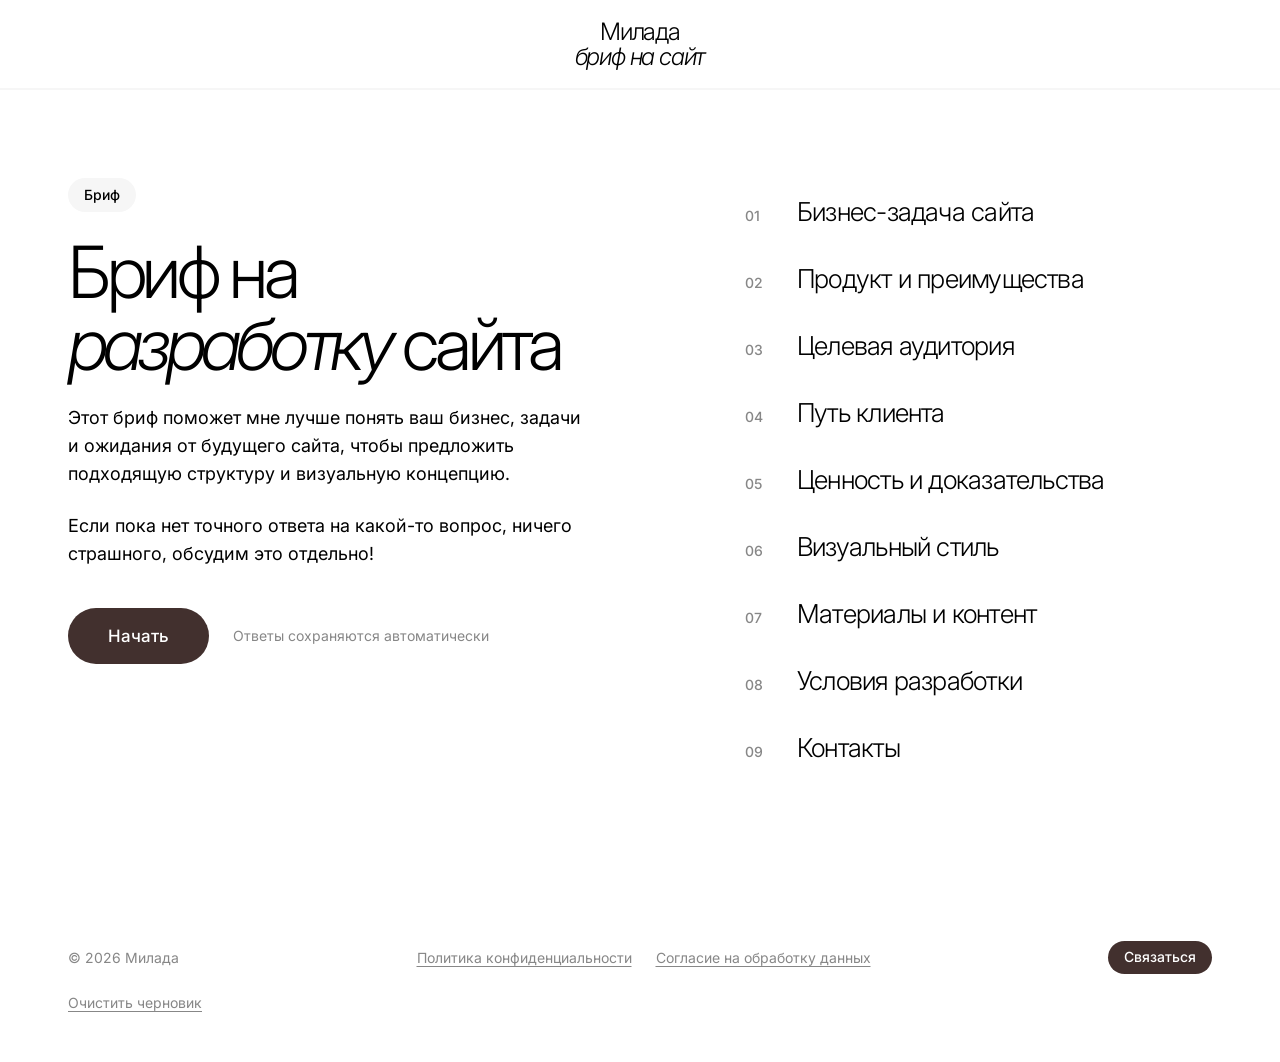
==== index.html @ 8e96ba48 "Бриф на разработку сайта: пошаговая анкета" ====
<!doctype html>
<html lang="ru">
<head>
  <meta charset="utf-8">
  <meta name="viewport" content="width=device-width, initial-scale=1, viewport-fit=cover">
  <title>Бриф на разработку сайта — Милада</title>
  <meta name="description" content="Пошаговый бриф на разработку сайта: несколько коротких этапов, ответы сохраняются автоматически.">
  <meta name="theme-color" content="#ffffff">
  <link rel="preconnect" href="https://fonts.googleapis.com">
  <link rel="preconnect" href="https://fonts.gstatic.com" crossorigin>
  <link href="https://fonts.googleapis.com/css2?family=Inter:ital,wght@0,300;0,400;0,500;0,700;1,300&display=swap" rel="stylesheet">
  <link rel="stylesheet" href="css/style.css">
</head>
<body class="is-intro">

  <!-- Шапка: счётчик этапов слева, логотип по центру, статус сохранения справа -->
  <header class="header">
    <div class="header__row">
      <div class="header__side"><span class="pill" id="counter" hidden>01 / 09</span></div>
      <a class="brand" href="./" aria-label="Милада — на главную">
        <span>Милада</span>
        <span>бриф на сайт</span>
      </a>
      <div class="header__side header__side--right"><span class="save-status" id="saveStatus" aria-live="polite"></span></div>
    </div>
    <div class="progress" role="progressbar" aria-label="Прогресс заполнения" aria-valuemin="0" aria-valuemax="100" aria-valuenow="0" id="progress"><i id="progressBar"></i></div>
  </header>

  <main id="app">

    <!-- Интро -->
    <section class="screen" id="screenIntro" aria-labelledby="introTitle">
      <div class="container screen__grid">
        <div class="screen__main">
          <span class="pill">Бриф</span>
          <h1 class="display" id="introTitle">Бриф на <em>разработку</em> сайта</h1>
          <p class="lead">Этот бриф поможет мне лучше понять ваш бизнес, задачи и ожидания от будущего сайта, чтобы предложить подходящую структуру и визуальную концепцию.</p>
          <p class="lead">Если пока нет точного ответа на какой-то вопрос, ничего страшного, обсудим это отдельно!</p>
          <div class="actions">
            <button type="button" class="btn btn--primary btn--lg" id="startBtn">Начать</button>
            <span class="muted">Ответы сохраняются автоматически</span>
          </div>
        </div>
        <ol class="stage-list" id="introList" aria-label="Этапы брифа"></ol>
      </div>
    </section>

    <!-- Этапы (рендерятся скриптом) -->
    <form id="form" novalidate autocomplete="off" hidden>
      <div id="steps"></div>
    </form>

    <!-- Финал -->
    <section class="screen screen--final" id="screenFinal" aria-labelledby="finalTitle" hidden>
      <div class="container screen__grid">
        <div class="photo">
          <img src="img/milada.jpg" alt="Милада" width="640" height="640">
        </div>
        <div class="screen__main">
          <h2 class="display" id="finalTitle" tabindex="-1">Спасибо!</h2>
          <p class="lead" id="finalLead">Ваш бриф уже у меня. Я внимательно изучу ответы и скоро вернусь к вам с обратной связью.</p>

          <div class="notice" id="finalNotice" hidden>
            <p id="finalNoticeText"></p>
            <button type="button" class="btn btn--ghost btn--sm" id="retryBtn" hidden>Повторить отправку</button>
          </div>

          <div class="next">
            <h3>Что будет дальше</h3>
            <p>В течение 1–2 рабочих дней я свяжусь с вами, чтобы обсудить детали, ответить на вопросы и определить дальнейшие шаги.</p>
          </div>

          <div class="actions">
            <a class="btn btn--primary" id="tgBtn" href="#" target="_blank" rel="noopener">Написать в Telegram</a>
            <button type="button" class="btn btn--ghost" id="downloadBtn">Скачать копию ответов</button>
          </div>
          <p class="sign">— Милада</p>
        </div>
      </div>
    </section>
  </main>

  <!-- Нижняя навигация: точки + «Назад» / «Далее» -->
  <nav class="nav" id="nav" aria-label="Навигация по этапам" hidden>
    <div class="nav__inner">
      <div class="nav__dots" id="dots"></div>
      <div class="nav__btns">
        <button type="button" class="btn btn--ghost" id="backBtn">Назад</button>
        <button type="button" class="btn btn--primary" id="nextBtn">Далее</button>
      </div>
    </div>
  </nav>

  <!-- ПОДВАЛ: тексты и ссылки на документы заполним позже (адреса — в config.js) -->
  <footer class="footer" id="footer">
    <div class="container footer__inner">
      <span class="muted">© <span id="year"></span> Милада</span>
      <nav class="footer__links" aria-label="Документы">
        <a href="#" data-doc="POLICY_URL" target="_blank" rel="noopener">Политика конфиденциальности</a>
        <a href="#" data-doc="CONSENT_URL" target="_blank" rel="noopener">Согласие на обработку данных</a>
      </nav>
      <a class="btn btn--primary btn--sm" id="footerContact" href="#" target="_blank" rel="noopener">Связаться</a>
    </div>
    <div class="container footer__reset"><button type="button" class="link-btn" id="resetBtn">Очистить черновик</button></div>
  </footer>

  <div class="toast" id="toast" role="status" aria-live="polite"></div>

  <script src="config.js"></script>
  <script src="js/app.js"></script>
</body>
</html>
---- css/style.css ----
/* ===== Токены ===== */
:root {
  --white: #ffffff;
  --ink: #000000;
  --paper: #f6f6f6;
  --paper-hover: #eeeeee;
  --quiet: #878787;
  --hint: #6e6e6e;
  --line: #e4e4e4;
  --brown: #42302E;
  --cream: #FFF1B6;
  --err: #b3261e;

  --font: 'Inter', ui-sans-serif, system-ui, -apple-system, 'Segoe UI', Roboto, sans-serif;
  --ease: cubic-bezier(.22, .61, .36, 1);

  --gutter: 20px;
  --header-h: 72px;
  --container: 1240px;
  --col-gap: 72px;
}

@media (min-width: 700px)  { :root { --gutter: 32px; } }
@media (min-width: 1024px) { :root { --gutter: 48px; --header-h: 88px; } }
@media (min-width: 1440px) {
  :root { --gutter: 80px; --container: 1520px; --col-gap: 160px; }
}

/* ===== База ===== */
*, *::before, *::after { box-sizing: border-box; }
html { -webkit-text-size-adjust: 100%; scroll-behavior: smooth; }
body {
  margin: 0;
  background: var(--white);
  color: var(--ink);
  font: 400 16px/1.5 var(--font);
  -webkit-font-smoothing: antialiased;
}
[hidden] { display: none !important; }
img { display: block; max-width: 100%; }
a { color: inherit; }
button, input, textarea { font: inherit; color: inherit; }
button { cursor: pointer; }
:focus-visible { outline: 3px solid var(--brown); outline-offset: 3px; }

.container { max-width: var(--container); margin: 0 auto; padding: 0 var(--gutter); }
.muted { color: var(--quiet); font-size: 14px; }

/* ===== Типографика ===== */
.display {
  margin: 24px 0 0;
  font-weight: 300;
  font-size: clamp(48px, 13.5vw, 72px);
  line-height: 1;
  letter-spacing: -0.06em;
}
.display em { font-style: italic; font-weight: 300; letter-spacing: -0.07em; }
@media (min-width: 1440px) { .display { font-size: 104px; } }

.lead { margin: 24px 0 0; max-width: 520px; font-size: 16px; line-height: 1.5; }
@media (min-width: 1024px) { .lead { font-size: 18px; line-height: 1.55; } }

/* ===== Кнопки и пилюли ===== */
.pill {
  display: inline-block;
  padding: 8px 16px;
  border-radius: 50px;
  background: var(--paper);
  font-size: 14px;
  font-weight: 500;
  line-height: 1.29;
}
.btn {
  display: inline-flex; align-items: center; justify-content: center;
  padding: 14px 28px;
  border: 0; border-radius: 60px;
  font-size: 16px; font-weight: 500; line-height: 1.2;
  text-decoration: none; text-align: center;
  transition: background-color .35s var(--ease), opacity .35s var(--ease), transform .35s var(--ease);
}
.btn--primary { background: var(--brown); color: #fff; }
.btn--primary:hover { background: #5a4441; }
.btn--ghost { background: var(--paper); color: var(--ink); }
.btn--ghost:hover { background: var(--paper-hover); }
.btn--lg { padding: 18px 40px; font-size: 17px; }
.btn--sm { padding: 8px 16px; font-size: 14px; border-radius: 50px; }
.btn:active { transform: scale(.98); }
.btn[disabled] { opacity: .5; pointer-events: none; }
.link-btn { background: none; border: 0; padding: 0; color: var(--quiet); font-size: 14px; text-decoration: underline; text-underline-offset: 3px; }
.link-btn:hover { color: var(--ink); }

/* ===== Шапка ===== */
.header { position: sticky; top: 0; z-index: 30; background: var(--white); }
.header__row {
  display: grid; grid-template-columns: 1fr auto 1fr; align-items: center;
  height: var(--header-h);
  max-width: var(--container); margin: 0 auto; padding: 0 var(--gutter);
}
.header__side--right { text-align: right; }
.brand {
  display: flex; flex-direction: column; align-items: center;
  text-decoration: none; text-align: center;
  font-size: 20px; font-weight: 300; line-height: 1.05; letter-spacing: -0.05em;
}
.brand span:last-child { font-style: italic; }
@media (min-width: 1024px) { .brand { font-size: 24px; } }
.save-status { font-size: 13px; color: var(--quiet); opacity: 0; transition: opacity .5s var(--ease); }
.save-status.is-on { opacity: 1; }
.progress { height: 2px; background: var(--paper); }
.progress i { display: block; width: 0; height: 100%; background: var(--brown); transition: width .7s var(--ease); }

/* ===== Экраны: интро и финал ===== */
.screen { padding: 40px 0 72px; animation: rise .7s var(--ease) both; }
.screen__grid { display: grid; gap: 48px; }
.screen__main { min-width: 0; }
@media (min-width: 700px) {
  .screen { padding: 64px 0 96px; }
  .screen__grid { grid-template-columns: 1.15fr 1fr; gap: 64px; align-items: start; }
}
@media (min-width: 1024px) {
  .screen { padding: 88px 0 120px; }
  .screen__grid { gap: 140px; }
}
.actions { display: flex; flex-wrap: wrap; align-items: center; gap: 16px 24px; margin-top: 40px; }

.stage-list { list-style: none; margin: 0; padding: 0; counter-reset: s; }
.stage-list li {
  display: flex; gap: 24px; align-items: baseline;
  padding: 12px 0; font-size: 20px; font-weight: 300; letter-spacing: -0.03em;
}
.stage-list .n { width: 28px; flex: none; font-size: 14px; font-weight: 500; letter-spacing: 0; color: var(--quiet); }
@media (min-width: 1024px) { .stage-list li { font-size: 26px; padding: 14px 0; } }

/* ===== Этап ===== */
.step { animation: rise .6s var(--ease) both; }
.step__inner { display: grid; gap: 32px; padding-top: 32px; }
.step__aside .num {
  font-size: 14px; font-weight: 500; color: var(--quiet);
}
.step__title {
  margin: 8px 0 0;
  font-weight: 300; font-size: clamp(36px, 10vw, 48px);
  line-height: 1.05; letter-spacing: -0.06em;
}
.step__title:focus { outline: none; }
.step__desc { margin: 16px 0 0; max-width: 360px; color: var(--hint); }
.step__fields { display: grid; gap: 40px; min-width: 0; }

@media (min-width: 700px) { .step__inner { padding-top: 48px; } }
@media (min-width: 1024px) {
  .step__inner {
    grid-template-columns: minmax(260px, 5fr) minmax(0, 7fr);
    gap: var(--col-gap);
    justify-content: center; align-items: start;
    padding-top: 72px;
  }
  .step__aside { position: sticky; top: calc(var(--header-h) + 48px); }
  .step__aside .num {
    display: block; font-size: 72px; font-weight: 300; line-height: 1; letter-spacing: -0.06em; color: var(--ink);
  }
  .step__title { font-size: 56px; margin-top: 24px; }
  .step__desc { font-size: 18px; }
  .step__fields { gap: 48px; }
}
@media (min-width: 1440px) {
  .step__aside .num { font-size: 96px; }
  .step__title { font-size: 64px; }
}

/* поля — плавное появление по очереди */
.step .field { animation: rise .6s var(--ease) both; }
.step .field:nth-child(1) { animation-delay: .05s; }
.step .field:nth-child(2) { animation-delay: .10s; }
.step .field:nth-child(3) { animation-delay: .15s; }
.step .field:nth-child(4) { animation-delay: .20s; }
.step .field:nth-child(5) { animation-delay: .25s; }
.step .field:nth-child(6) { animation-delay: .30s; }

@keyframes rise {
  from { opacity: 0; transform: translateY(14px); }
  to   { opacity: 1; transform: none; }
}

/* ===== Поля ===== */
.field__label {
  display: block; margin: 0;
  font-size: 18px; font-weight: 500; line-height: 1.3; letter-spacing: -0.01em;
}
.tag {
  display: inline-block; margin-left: 8px; padding: 3px 10px; vertical-align: 2px;
  border-radius: 50px; background: var(--cream); color: var(--brown);
  font-size: 12px; font-weight: 500; line-height: 1.2; letter-spacing: 0;
}
.req { color: var(--quiet); font-weight: 400; margin-left: 2px; }
.field__hint { margin: 6px 0 0; font-size: 14px; line-height: 1.45; color: var(--hint); }
.field__label + .control, .field__hint + .control, .field__hint + .chips,
.field__label + .chips, .field__hint + .dropzone, .field__label + .dropzone,
.field__hint + .check, .field__label + .check { margin-top: 14px; }

.control {
  display: block; width: 100%;
  padding: 18px 20px;
  border: 1px solid var(--line); border-radius: 20px;
  background: var(--white);
  font-size: 17px; line-height: 1.5;
  transition: border-color .3s var(--ease), box-shadow .3s var(--ease);
}
textarea.control { min-height: 120px; resize: none; overflow: hidden; }
.control::placeholder { color: #b0b0b0; }
.control:hover { border-color: #c9c9c9; }
.control:focus { outline: none; border-color: var(--brown); box-shadow: 0 0 0 4px var(--cream); }

.field__error { display: none; margin: 8px 0 0; font-size: 14px; color: var(--err); }
.field.is-invalid .field__error { display: block; }
.field.is-invalid .control,
.field.is-invalid .check__box { border-color: var(--err); }
.field.is-invalid .control:focus { box-shadow: 0 0 0 4px #f6d9d6; }

/* чипсы (радио и чекбоксы) */
.chips { display: flex; flex-wrap: wrap; gap: 8px; }
.chip { position: relative; display: inline-block; }
.chip input { position: absolute; opacity: 0; inset: 0; width: 100%; height: 100%; margin: 0; cursor: pointer; }
.chip span {
  display: inline-block; padding: 10px 18px;
  border-radius: 50px; background: var(--paper);
  font-size: 15px; line-height: 1.3;
  box-shadow: inset 0 0 0 1.5px transparent;
  transition: background-color .3s var(--ease), box-shadow .3s var(--ease);
}
.chip:hover span { background: var(--paper-hover); }
.chip input:checked + span { background: var(--cream); box-shadow: inset 0 0 0 1.5px var(--brown); }
.chip input:focus-visible + span { outline: 3px solid var(--brown); outline-offset: 3px; }
.field.is-invalid .chip span { box-shadow: inset 0 0 0 1.5px var(--err); }

/* загрузка файлов */
.dropzone {
  position: relative; display: block;
  padding: 32px 24px; text-align: center;
  border: 1.5px dashed #cfcfcf; border-radius: 20px;
  cursor: pointer;
  transition: background-color .3s var(--ease), border-color .3s var(--ease);
}
.dropzone:hover, .dropzone.is-over, .dropzone:focus-within { background: var(--cream); border-color: var(--brown); }
.dropzone input { position: absolute; opacity: 0; inset: 0; width: 100%; height: 100%; cursor: pointer; }
.dropzone strong { display: block; font-weight: 500; }
.dropzone small { display: block; margin-top: 4px; color: var(--hint); font-size: 14px; }
.files { list-style: none; margin: 12px 0 0; padding: 0; }
.files li {
  display: flex; align-items: center; gap: 12px;
  padding: 10px 0; font-size: 15px;
  animation: rise .4s var(--ease) both;
}
.files .fname { flex: 1; min-width: 0; overflow: hidden; text-overflow: ellipsis; white-space: nowrap; }
.files .fsize { color: var(--quiet); font-size: 13px; flex: none; }
.files button {
  flex: none; width: 32px; height: 32px; border: 0; border-radius: 50%;
  background: var(--paper); font-size: 18px; line-height: 1;
  transition: background-color .3s var(--ease);
}
.files button:hover { background: var(--paper-hover); }
.files-error { margin: 8px 0 0; font-size: 14px; color: var(--err); }

/* согласие */
.check { display: flex; gap: 14px; align-items: flex-start; cursor: pointer; font-size: 15px; line-height: 1.5; }
.check input { position: absolute; opacity: 0; width: 24px; height: 24px; margin: 0; }
.check__box {
  position: relative; flex: none; width: 24px; height: 24px; margin-top: 1px;
  border: 1.5px solid #bdbdbd; border-radius: 8px; background: #fff;
  transition: background-color .3s var(--ease), border-color .3s var(--ease);
}
.check__box::after {
  content: ''; position: absolute; left: 7px; top: 3px; width: 6px; height: 11px;
  border: solid #fff; border-width: 0 2px 2px 0; transform: rotate(45deg) scale(0);
  transition: transform .3s var(--ease);
}
.check input:checked + .check__box { background: var(--brown); border-color: var(--brown); }
.check input:checked + .check__box::after { transform: rotate(45deg) scale(1); }
.check input:focus-visible + .check__box { outline: 3px solid var(--brown); outline-offset: 3px; }
.check a { text-underline-offset: 3px; }

/* ===== Нижняя навигация ===== */
.nav {
  position: fixed; left: 0; right: 0; bottom: 0; z-index: 25;
  background: var(--white); border-top: 1px solid #f0f0f0;
  padding: 12px var(--gutter) calc(12px + env(safe-area-inset-bottom));
}
.nav__inner { max-width: var(--container); margin: 0 auto; display: grid; gap: 12px; }
.nav__dots { display: flex; justify-content: center; gap: 4px; }
.dot {
  position: relative; width: 22px; height: 22px; padding: 0; border: 0; background: none;
}
.dot::after {
  content: ''; position: absolute; left: 50%; top: 50%;
  width: 8px; height: 8px; margin: -4px 0 0 -4px; border-radius: 9999px;
  background: #d9d9d9;
  transition: width .5s var(--ease), margin .5s var(--ease), background-color .4s var(--ease);
}
.dot.is-filled::after { background: #a99b99; }
.dot.is-active::after { width: 24px; margin-left: -12px; background: var(--brown); }
.nav__btns { display: flex; gap: 8px; }
.nav__btns .btn { flex: 1; }
.nav__btns #backBtn { flex: 0 0 auto; }
.nav__btns #nextBtn { margin-left: auto; }

@media (min-width: 1024px) {
  .nav { padding-top: 16px; padding-bottom: calc(16px + env(safe-area-inset-bottom)); }
  .nav__inner {
    grid-template-columns: minmax(260px, 5fr) minmax(0, 7fr);
    column-gap: var(--col-gap); justify-content: center; align-items: center;
  }
  .nav__dots { justify-content: flex-start; }
  .nav__btns { justify-content: space-between; }
  .nav__btns .btn { flex: 0 0 auto; min-width: 160px; }
}

/* ===== Финал ===== */
.photo { margin: 0; }
.photo img {
  width: 100%; aspect-ratio: 4 / 5; object-fit: cover; object-position: 50% 30%;
  border-radius: 40px;
}
@media (min-width: 1024px) {
  .photo { position: sticky; top: calc(var(--header-h) + 32px); }
  .photo img { border-radius: 80px; }
}
.next { margin-top: 40px; max-width: 520px; }
.next h3 { margin: 0 0 8px; font-size: 18px; font-weight: 500; }
.next p { margin: 0; color: var(--hint); }
.notice {
  margin-top: 32px; padding: 20px 24px; border-radius: 20px; background: var(--cream); color: var(--brown);
  max-width: 520px; animation: rise .5s var(--ease) both;
}
.notice p { margin: 0 0 12px; }
.notice p:last-child { margin: 0; }
.sign { margin: 40px 0 0; font-size: 28px; font-weight: 300; font-style: italic; letter-spacing: -0.04em; }

/* ===== Подвал ===== */
.footer { padding: 40px 0 48px; }
.footer__inner { display: flex; flex-wrap: wrap; align-items: center; justify-content: space-between; gap: 16px 32px; }
.footer__links { display: flex; flex-wrap: wrap; gap: 8px 24px; font-size: 14px; }
.footer__links a { color: var(--quiet); text-underline-offset: 3px; }
.footer__links a:hover { color: var(--ink); }
.footer__reset { margin-top: 16px; }
body.is-step .footer { padding-bottom: 180px; }
@media (min-width: 1024px) { body.is-step .footer { padding-bottom: 140px; } }

/* ===== Уведомление ===== */
.toast {
  position: fixed; left: 50%; bottom: 24px; z-index: 40;
  transform: translate(-50%, 20px); opacity: 0; pointer-events: none;
  padding: 12px 22px; border-radius: 50px;
  background: var(--brown); color: #fff; font-size: 14px; font-weight: 500;
  transition: opacity .5s var(--ease), transform .5s var(--ease);
}
body.is-step .toast { bottom: 160px; }
@media (min-width: 1024px) { body.is-step .toast { bottom: 110px; } }
.toast.is-on { opacity: 1; transform: translate(-50%, 0); }

@media (prefers-reduced-motion: reduce) {
  html { scroll-behavior: auto; }
  *, *::before, *::after { animation-duration: .01ms !important; transition-duration: .01ms !important; animation-delay: 0s !important; }
}
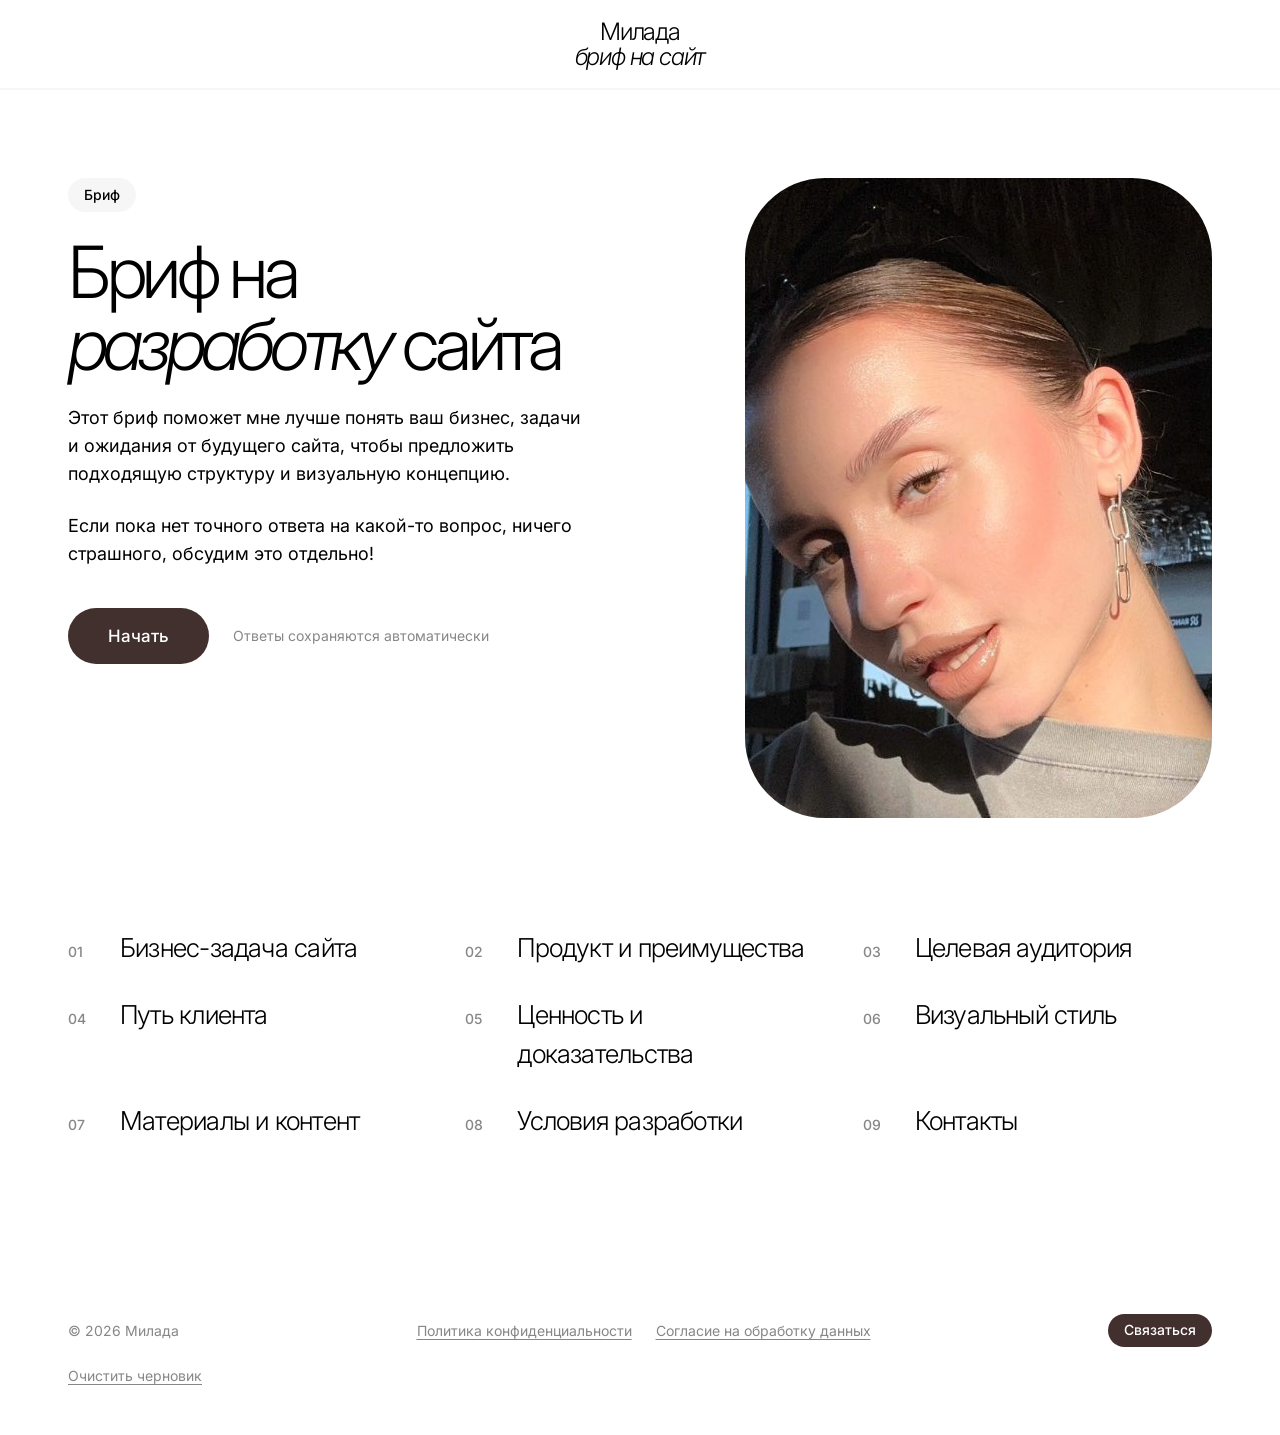
==== commit c4b6c16d: "Фото на главной странице" ====
--- a/index.html
+++ b/index.html
@@ -41,6 +41,11 @@
             <span class="muted">Ответы сохраняются автоматически</span>
           </div>
         </div>
+        <div class="photo photo--intro">
+          <img src="img/milada.jpg" alt="Милада" width="640" height="640">
+        </div>
+      </div>
+      <div class="container">
         <ol class="stage-list" id="introList" aria-label="Этапы брифа"></ol>
       </div>
     </section>
--- a/css/style.css
+++ b/css/style.css
@@ -123,7 +123,9 @@
 }
 .actions { display: flex; flex-wrap: wrap; align-items: center; gap: 16px 24px; margin-top: 40px; }
 
-.stage-list { list-style: none; margin: 0; padding: 0; counter-reset: s; }
+.stage-list { list-style: none; margin: 56px 0 0; padding: 0; display: grid; gap: 0 48px; }
+@media (min-width: 700px) { .stage-list { grid-template-columns: repeat(2, 1fr); } }
+@media (min-width: 1024px) { .stage-list { grid-template-columns: repeat(3, 1fr); margin-top: 96px; } }
 .stage-list li {
   display: flex; gap: 24px; align-items: baseline;
   padding: 12px 0; font-size: 20px; font-weight: 300; letter-spacing: -0.03em;
@@ -360,3 +362,7 @@
   html { scroll-behavior: auto; }
   *, *::before, *::after { animation-duration: .01ms !important; transition-duration: .01ms !important; animation-delay: 0s !important; }
 }
+
+/* фото на главной: компактнее, чем на финале */
+.photo--intro img { aspect-ratio: 4 / 5; max-height: 640px; }
+@media (min-width: 1024px) { .photo--intro { position: static; } }
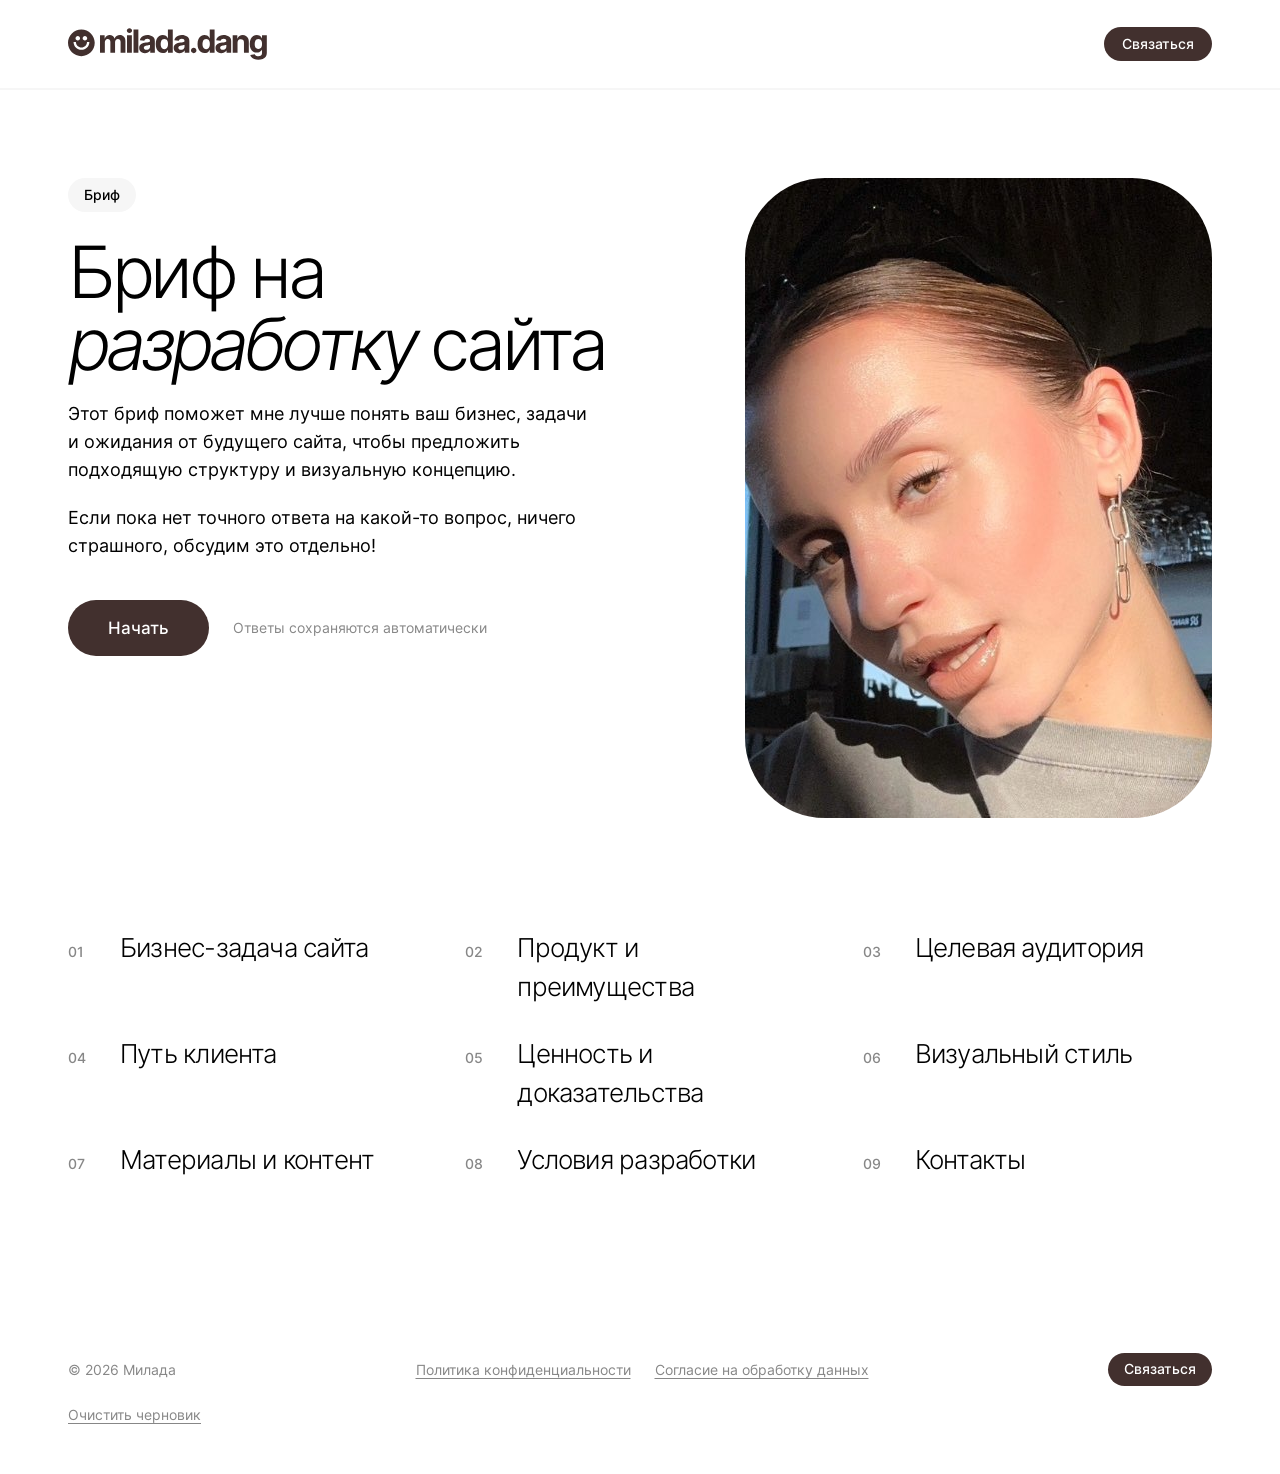
==== commit d940bbc0: "Логотип и кнопка «Связаться» в шапке, локальный Inter, компактная мобильная версия Co-Authored-By: C" ====
--- a/index.html
+++ b/index.html
@@ -6,22 +6,23 @@
   <title>Бриф на разработку сайта — Милада</title>
   <meta name="description" content="Пошаговый бриф на разработку сайта: несколько коротких этапов, ответы сохраняются автоматически.">
   <meta name="theme-color" content="#ffffff">
-  <link rel="preconnect" href="https://fonts.googleapis.com">
-  <link rel="preconnect" href="https://fonts.gstatic.com" crossorigin>
-  <link href="https://fonts.googleapis.com/css2?family=Inter:ital,wght@0,300;0,400;0,500;0,700;1,300&display=swap" rel="stylesheet">
+  <link rel="preload" href="fonts/Inter-Light.woff2" as="font" type="font/woff2" crossorigin>
+  <link rel="preload" href="fonts/Inter-Regular.woff2" as="font" type="font/woff2" crossorigin>
   <link rel="stylesheet" href="css/style.css">
 </head>
 <body class="is-intro">
 
-  <!-- Шапка: счётчик этапов слева, логотип по центру, статус сохранения справа -->
+  <!-- Шапка: логотип слева, статус, счётчик этапов и кнопка «Связаться» справа -->
   <header class="header">
     <div class="header__row">
-      <div class="header__side"><span class="pill" id="counter" hidden>01 / 09</span></div>
-      <a class="brand" href="./" aria-label="Милада — на главную">
-        <span>Милада</span>
-        <span>бриф на сайт</span>
+      <a class="brand" href="./" aria-label="milada.dang — на главную">
+        <img src="img/logo.svg" alt="milada.dang" width="834" height="134">
       </a>
-      <div class="header__side header__side--right"><span class="save-status" id="saveStatus" aria-live="polite"></span></div>
+      <div class="header__side">
+        <span class="save-status" id="saveStatus" aria-live="polite"></span>
+        <span class="pill" id="counter" hidden>01 / 09</span>
+        <a class="btn btn--primary btn--sm header__contact" href="https://t.me/milada_dang" target="_blank" rel="noopener">Связаться</a>
+      </div>
     </div>
     <div class="progress" role="progressbar" aria-label="Прогресс заполнения" aria-valuemin="0" aria-valuemax="100" aria-valuenow="0" id="progress"><i id="progressBar"></i></div>
   </header>
--- a/css/style.css
+++ b/css/style.css
@@ -1,3 +1,10 @@
+/* ===== Шрифт Inter (локально) ===== */
+@font-face { font-family: 'Inter'; font-style: normal; font-weight: 300; font-display: swap; src: url('../fonts/Inter-Light.woff2') format('woff2'); }
+@font-face { font-family: 'Inter'; font-style: italic; font-weight: 300; font-display: swap; src: url('../fonts/Inter-LightItalic.woff2') format('woff2'); }
+@font-face { font-family: 'Inter'; font-style: normal; font-weight: 400; font-display: swap; src: url('../fonts/Inter-Regular.woff2') format('woff2'); }
+@font-face { font-family: 'Inter'; font-style: normal; font-weight: 500; font-display: swap; src: url('../fonts/Inter-Medium.woff2') format('woff2'); }
+@font-face { font-family: 'Inter'; font-style: normal; font-weight: 700; font-display: swap; src: url('../fonts/Inter-Bold.woff2') format('woff2'); }
+
 /* ===== Токены ===== */
 :root {
   --white: #ffffff;
@@ -50,14 +57,14 @@
 .display {
   margin: 24px 0 0;
   font-weight: 300;
-  font-size: clamp(48px, 13.5vw, 72px);
+  font-size: clamp(40px, 11vw, 72px);
   line-height: 1;
   letter-spacing: -0.06em;
 }
 .display em { font-style: italic; font-weight: 300; letter-spacing: -0.07em; }
 @media (min-width: 1440px) { .display { font-size: 104px; } }
 
-.lead { margin: 24px 0 0; max-width: 520px; font-size: 16px; line-height: 1.5; }
+.lead { margin: 20px 0 0; max-width: 520px; font-size: 15px; line-height: 1.5; }
 @media (min-width: 1024px) { .lead { font-size: 18px; line-height: 1.55; } }
 
 /* ===== Кнопки и пилюли ===== */
@@ -92,18 +99,17 @@
 /* ===== Шапка ===== */
 .header { position: sticky; top: 0; z-index: 30; background: var(--white); }
 .header__row {
-  display: grid; grid-template-columns: 1fr auto 1fr; align-items: center;
+  display: flex; align-items: center; justify-content: space-between; gap: 16px;
   height: var(--header-h);
   max-width: var(--container); margin: 0 auto; padding: 0 var(--gutter);
 }
-.header__side--right { text-align: right; }
-.brand {
-  display: flex; flex-direction: column; align-items: center;
-  text-decoration: none; text-align: center;
-  font-size: 20px; font-weight: 300; line-height: 1.05; letter-spacing: -0.05em;
-}
-.brand span:last-child { font-style: italic; }
-@media (min-width: 1024px) { .brand { font-size: 24px; } }
+.header__side { display: flex; align-items: center; gap: 12px; }
+.brand { display: block; line-height: 0; }
+.brand img { height: 26px; width: auto; display: block; }
+@media (min-width: 1024px) { .brand img { height: 32px; } }
+.header__contact { padding: 9px 18px; font-size: 14px; }
+.header__side .pill, .save-status { display: none; }
+@media (min-width: 700px) { .header__side .pill, .save-status { display: inline-block; } }
 .save-status { font-size: 13px; color: var(--quiet); opacity: 0; transition: opacity .5s var(--ease); }
 .save-status.is-on { opacity: 1; }
 .progress { height: 2px; background: var(--paper); }
@@ -141,7 +147,7 @@
 }
 .step__title {
   margin: 8px 0 0;
-  font-weight: 300; font-size: clamp(36px, 10vw, 48px);
+  font-weight: 300; font-size: clamp(30px, 8.5vw, 48px);
   line-height: 1.05; letter-spacing: -0.06em;
 }
 .step__title:focus { outline: none; }
@@ -186,7 +192,7 @@
 /* ===== Поля ===== */
 .field__label {
   display: block; margin: 0;
-  font-size: 18px; font-weight: 500; line-height: 1.3; letter-spacing: -0.01em;
+  font-size: 16px; font-weight: 500; line-height: 1.3; letter-spacing: -0.01em;
 }
 .tag {
   display: inline-block; margin-left: 8px; padding: 3px 10px; vertical-align: 2px;
@@ -204,7 +210,7 @@
   padding: 18px 20px;
   border: 1px solid var(--line); border-radius: 20px;
   background: var(--white);
-  font-size: 17px; line-height: 1.5;
+  font-size: 16px; line-height: 1.5;
   transition: border-color .3s var(--ease), box-shadow .3s var(--ease);
 }
 textarea.control { min-height: 120px; resize: none; overflow: hidden; }
@@ -366,3 +372,16 @@
 /* фото на главной: компактнее, чем на финале */
 .photo--intro img { aspect-ratio: 4 / 5; max-height: 640px; }
 @media (min-width: 1024px) { .photo--intro { position: static; } }
+
+/* ===== Мобильная версия: компактнее, аватар рядом с заголовком ===== */
+@media (max-width: 699px) {
+  .stage-list li { font-size: 17px; }
+  .sign { font-size: 24px; }
+  #screenIntro .screen__grid { position: relative; gap: 0; }
+  #screenIntro .display { margin-top: 28px; }
+  .photo--intro { position: absolute; top: 0; right: 0; width: 64px; }
+  .photo--intro img { width: 64px; height: 64px; aspect-ratio: 1; object-fit: cover; border-radius: 50%; }
+  #screenIntro .actions { flex-direction: column; align-items: stretch; gap: 14px; margin-top: 32px; text-align: center; }
+  #screenIntro .actions .btn { width: 100%; }
+  .stage-list { margin-top: 40px; }
+}
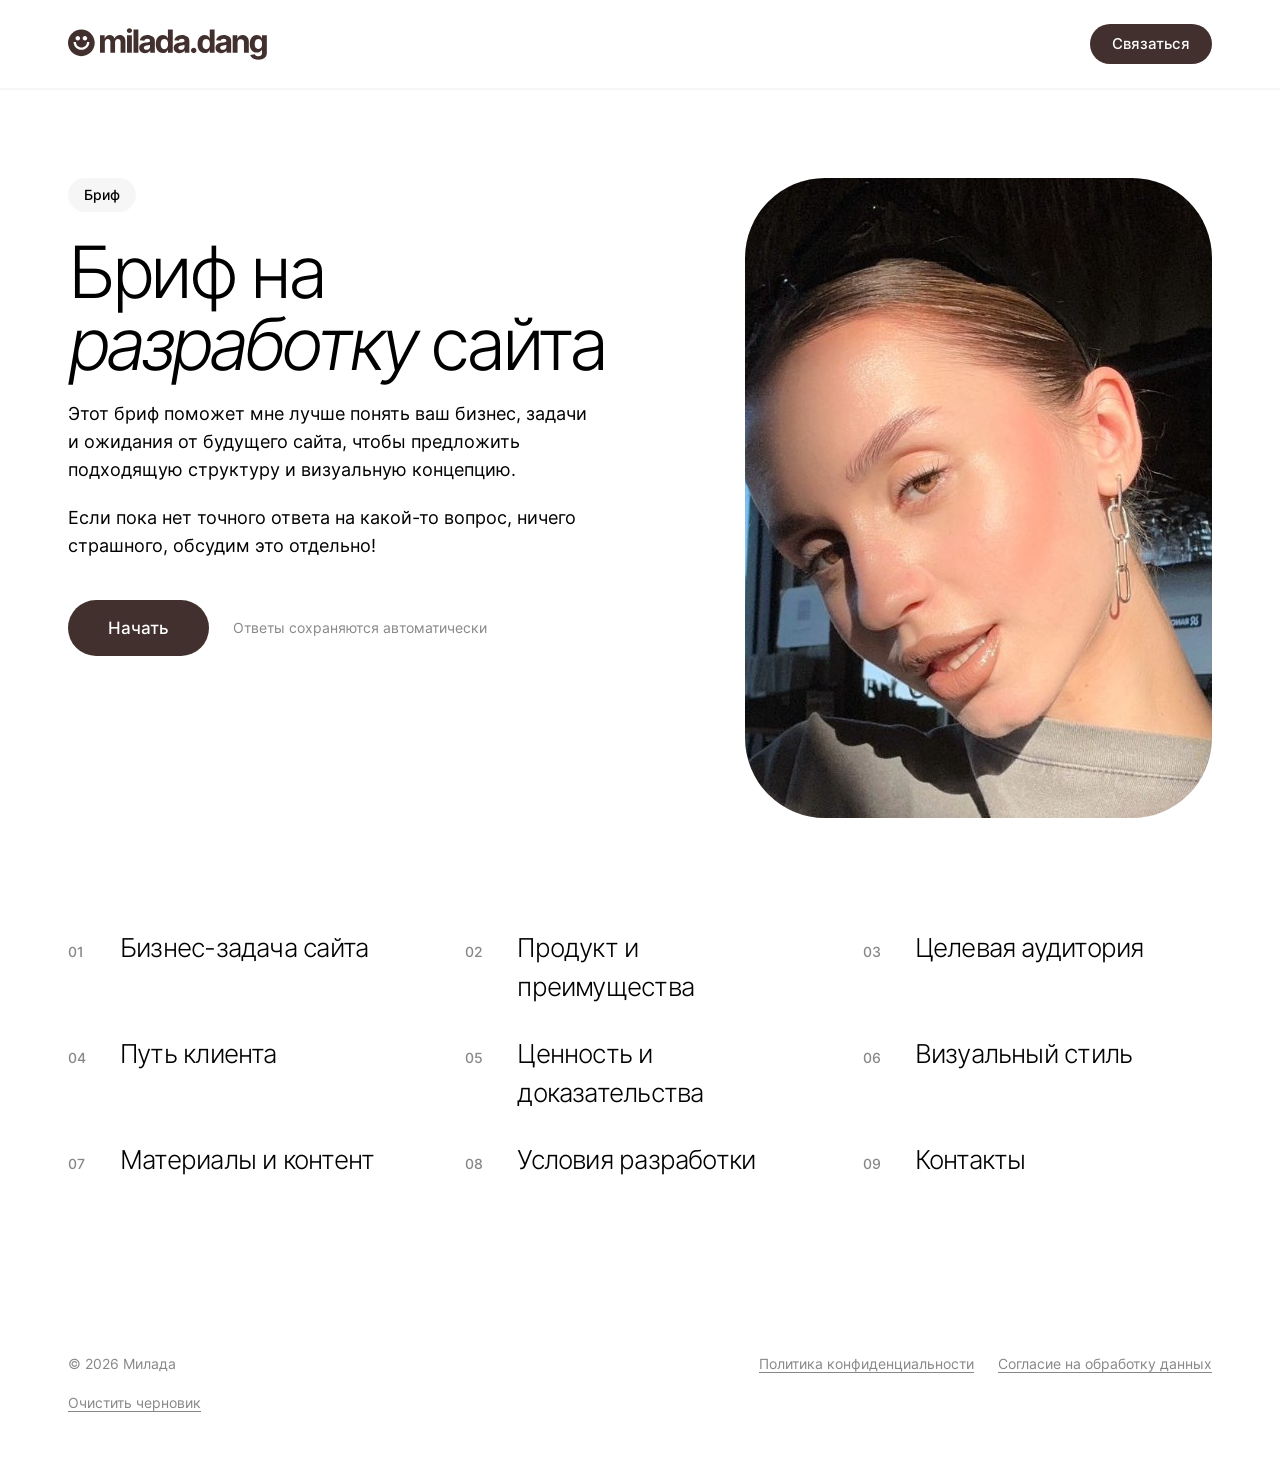
==== commit bb27c668: "Правки: убрана кнопка в футере, список этапов только на десктопе, крупнее кнопка в шапке, аватар сле" ====
--- a/index.html
+++ b/index.html
@@ -105,7 +105,6 @@
         <a href="#" data-doc="POLICY_URL" target="_blank" rel="noopener">Политика конфиденциальности</a>
         <a href="#" data-doc="CONSENT_URL" target="_blank" rel="noopener">Согласие на обработку данных</a>
       </nav>
-      <a class="btn btn--primary btn--sm" id="footerContact" href="#" target="_blank" rel="noopener">Связаться</a>
     </div>
     <div class="container footer__reset"><button type="button" class="link-btn" id="resetBtn">Очистить черновик</button></div>
   </footer>
--- a/css/style.css
+++ b/css/style.css
@@ -107,7 +107,7 @@
 .brand { display: block; line-height: 0; }
 .brand img { height: 26px; width: auto; display: block; }
 @media (min-width: 1024px) { .brand img { height: 32px; } }
-.header__contact { padding: 9px 18px; font-size: 14px; }
+.header__contact { padding: 11px 22px; font-size: 15px; }
 .header__side .pill, .save-status { display: none; }
 @media (min-width: 700px) { .header__side .pill, .save-status { display: inline-block; } }
 .save-status { font-size: 13px; color: var(--quiet); opacity: 0; transition: opacity .5s var(--ease); }
@@ -129,9 +129,9 @@
 }
 .actions { display: flex; flex-wrap: wrap; align-items: center; gap: 16px 24px; margin-top: 40px; }
 
-.stage-list { list-style: none; margin: 56px 0 0; padding: 0; display: grid; gap: 0 48px; }
-@media (min-width: 700px) { .stage-list { grid-template-columns: repeat(2, 1fr); } }
-@media (min-width: 1024px) { .stage-list { grid-template-columns: repeat(3, 1fr); margin-top: 96px; } }
+.stage-list { display: none; list-style: none; margin: 56px 0 0; padding: 0; gap: 0 48px; }
+
+@media (min-width: 1024px) { .stage-list { display: grid; grid-template-columns: repeat(3, 1fr); margin-top: 96px; } }
 .stage-list li {
   display: flex; gap: 24px; align-items: baseline;
   padding: 12px 0; font-size: 20px; font-weight: 300; letter-spacing: -0.03em;
@@ -378,10 +378,10 @@
   .stage-list li { font-size: 17px; }
   .sign { font-size: 24px; }
   #screenIntro .screen__grid { position: relative; gap: 0; }
+  #screenIntro .screen__main > .pill { margin: 11px 0 0 68px; }
   #screenIntro .display { margin-top: 28px; }
-  .photo--intro { position: absolute; top: 0; right: 0; width: 64px; }
-  .photo--intro img { width: 64px; height: 64px; aspect-ratio: 1; object-fit: cover; border-radius: 50%; }
+  .photo--intro { position: absolute; top: 0; left: var(--gutter); width: 56px; }
+  .photo--intro img { width: 56px; height: 56px; aspect-ratio: 1; object-fit: cover; border-radius: 50%; }
   #screenIntro .actions { flex-direction: column; align-items: stretch; gap: 14px; margin-top: 32px; text-align: center; }
   #screenIntro .actions .btn { width: 100%; }
-  .stage-list { margin-top: 40px; }
-}
+}
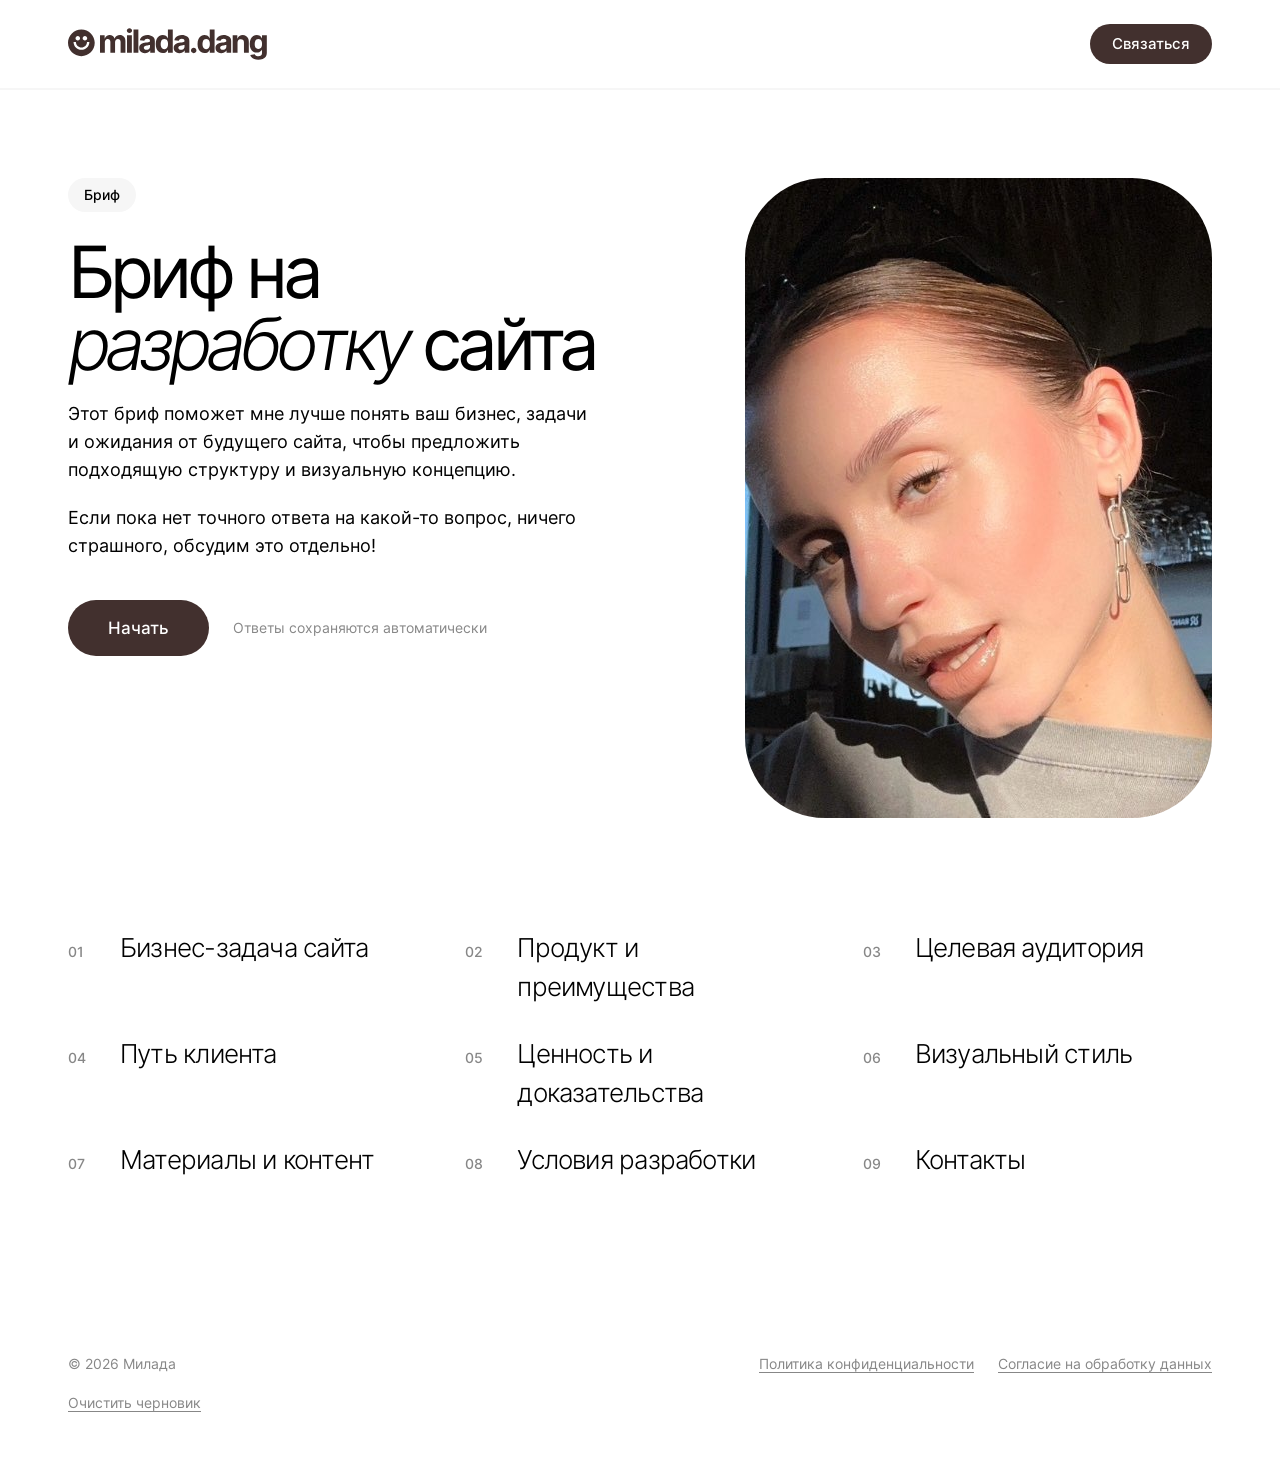
==== commit c914a781: "Аватар встроен в заголовок на мобилке, заголовки жирнее и плотнее Co-Authored-By: Claude Code <norep" ====
--- a/index.html
+++ b/index.html
@@ -34,7 +34,7 @@
       <div class="container screen__grid">
         <div class="screen__main">
           <span class="pill">Бриф</span>
-          <h1 class="display" id="introTitle">Бриф на <em>разработку</em> сайта</h1>
+          <h1 class="display" id="introTitle">Бриф на <img class="inline-ph" src="img/milada.jpg" alt="" width="640" height="640"> <em>разработку</em> сайта</h1>
           <p class="lead">Этот бриф поможет мне лучше понять ваш бизнес, задачи и ожидания от будущего сайта, чтобы предложить подходящую структуру и визуальную концепцию.</p>
           <p class="lead">Если пока нет точного ответа на какой-то вопрос, ничего страшного, обсудим это отдельно!</p>
           <div class="actions">
--- a/css/style.css
+++ b/css/style.css
@@ -56,12 +56,13 @@
 /* ===== Типографика ===== */
 .display {
   margin: 24px 0 0;
-  font-weight: 300;
+  font-weight: 400;
   font-size: clamp(40px, 11vw, 72px);
   line-height: 1;
-  letter-spacing: -0.06em;
-}
-.display em { font-style: italic; font-weight: 300; letter-spacing: -0.07em; }
+  letter-spacing: -0.07em;
+}
+.display em { font-style: italic; font-weight: 400; letter-spacing: -0.08em; }
+.inline-ph { display: none; }
 @media (min-width: 1440px) { .display { font-size: 104px; } }
 
 .lead { margin: 20px 0 0; max-width: 520px; font-size: 15px; line-height: 1.5; }
@@ -147,8 +148,8 @@
 }
 .step__title {
   margin: 8px 0 0;
-  font-weight: 300; font-size: clamp(30px, 8.5vw, 48px);
-  line-height: 1.05; letter-spacing: -0.06em;
+  font-weight: 400; font-size: clamp(30px, 8.5vw, 48px);
+  line-height: 1.05; letter-spacing: -0.07em;
 }
 .step__title:focus { outline: none; }
 .step__desc { margin: 16px 0 0; max-width: 360px; color: var(--hint); }
@@ -378,10 +379,8 @@
   .stage-list li { font-size: 17px; }
   .sign { font-size: 24px; }
   #screenIntro .screen__grid { position: relative; gap: 0; }
-  #screenIntro .screen__main > .pill { margin: 11px 0 0 68px; }
-  #screenIntro .display { margin-top: 28px; }
-  .photo--intro { position: absolute; top: 0; left: var(--gutter); width: 56px; }
-  .photo--intro img { width: 56px; height: 56px; aspect-ratio: 1; object-fit: cover; border-radius: 50%; }
+  .photo--intro { display: none; }
+  .inline-ph { display: inline-block; width: .95em; height: .95em; margin: 0 .04em; vertical-align: -.1em; object-fit: cover; object-position: 50% 20%; border-radius: .2em; }
   #screenIntro .actions { flex-direction: column; align-items: stretch; gap: 14px; margin-top: 32px; text-align: center; }
   #screenIntro .actions .btn { width: 100%; }
 }
